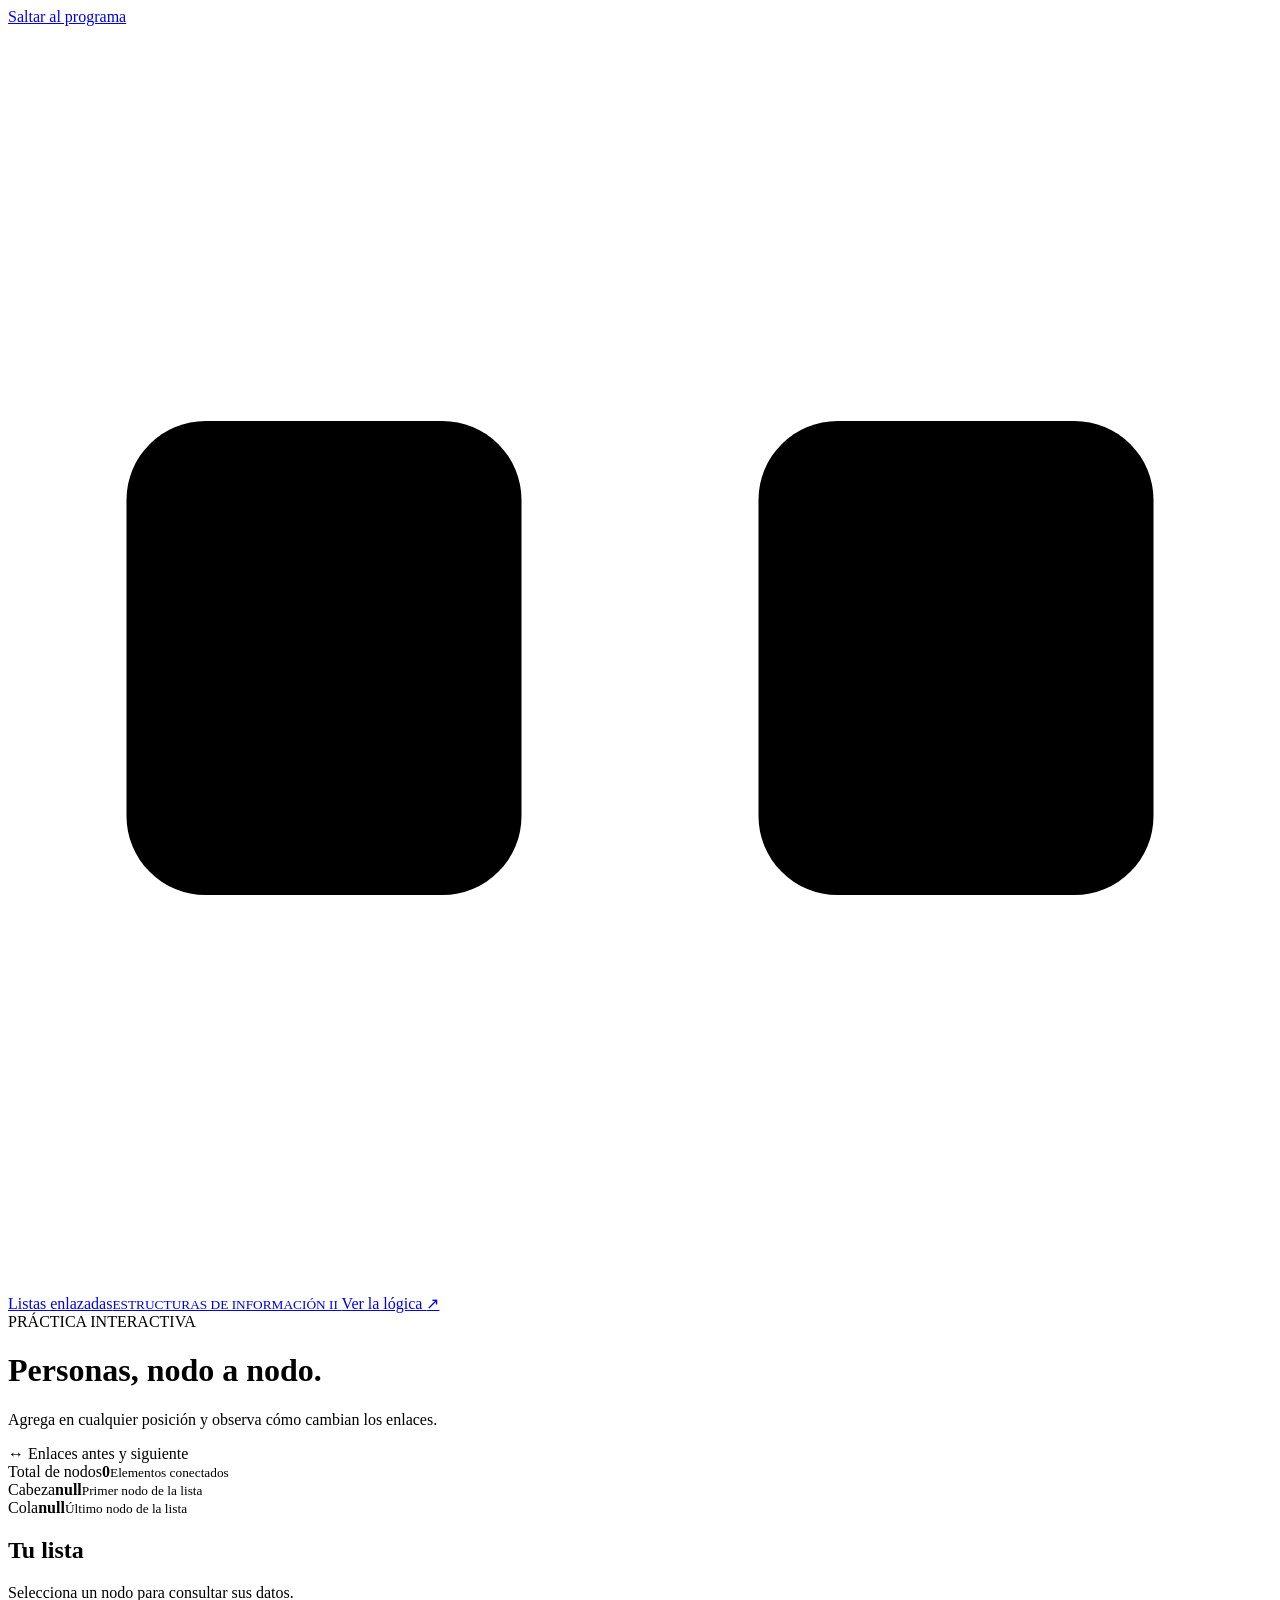
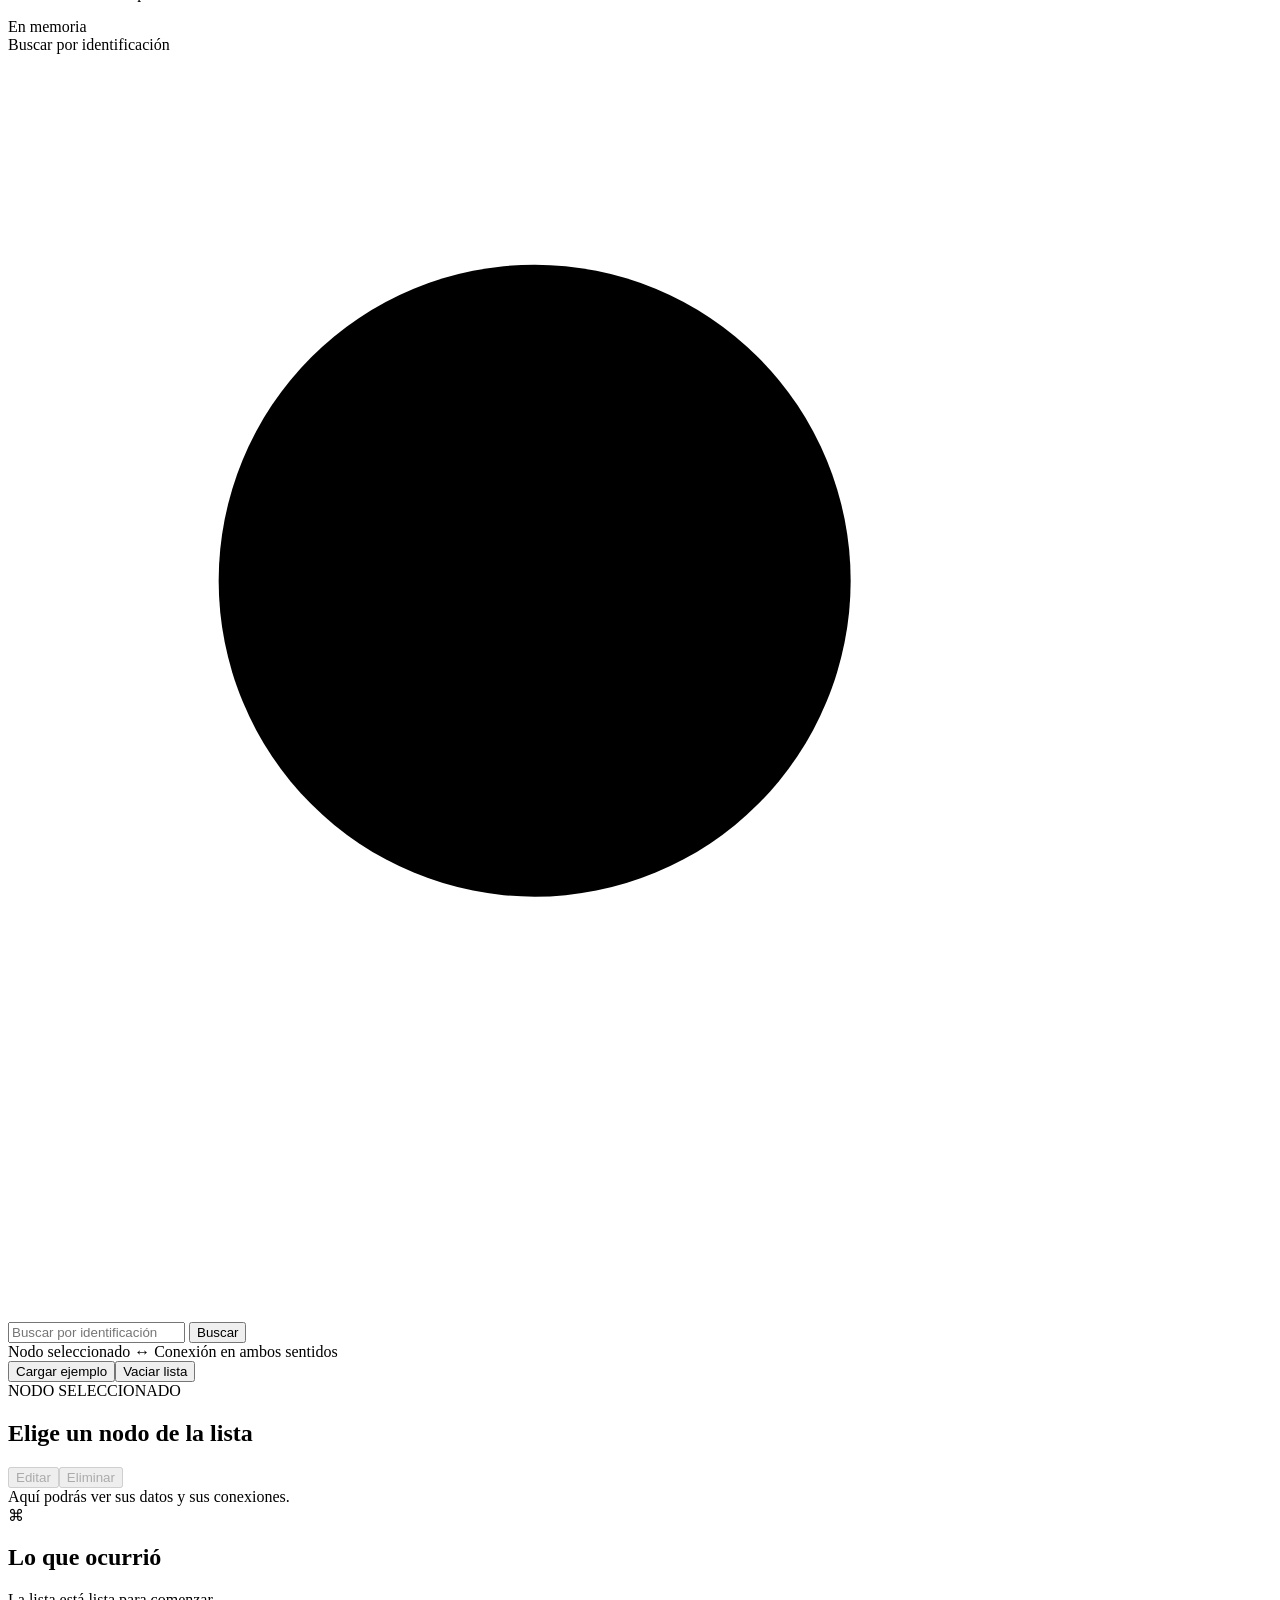
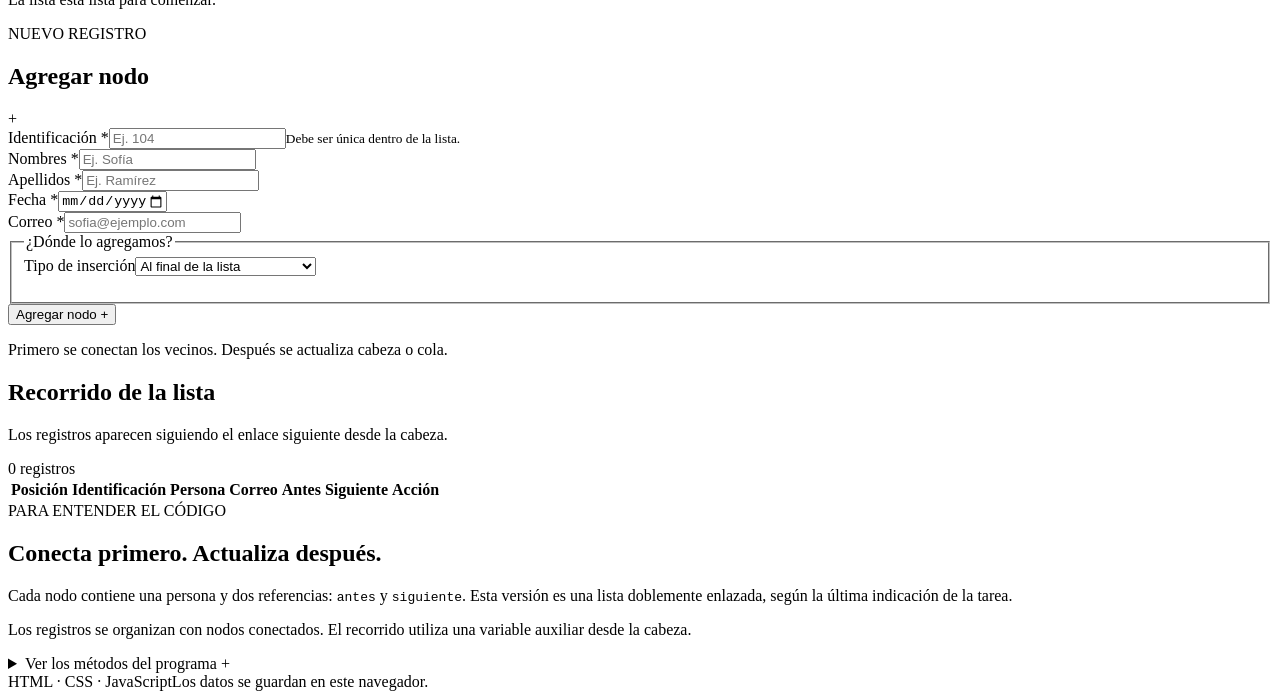
==== index.html @ 2e60a1fd "Agregar index.html para GitHub Pages" ====
<!DOCTYPE html>
<html lang="es">
<head>
    <meta charset="utf-8">
    <meta name="viewport" content="width=device-width, initial-scale=1">
    <meta name="description" content="Programa de listas enlazadas con inserción por posición, búsqueda, edición y eliminación de personas.">
    <title>Listas enlazadas · Estructuras II</title>
    <link rel="icon" href="data:image/svg+xml,%3Csvg xmlns='http://www.w3.org/2000/svg' viewBox='0 0 40 40'%3E%3Crect width='40' height='40' rx='10' fill='%230f766e'/%3E%3Cpath d='M9 15h9v10H9zm13 0h9v10h-9zM18 20h4' fill='none' stroke='white' stroke-width='2'/%3E%3C/svg%3E">
    <link rel="stylesheet" href="estilos.css">
    <script src="lista.js" defer></script>
    <script src="app.js" defer></script>
</head>
<body>
    <a class="skip-link" href="#programa">Saltar al programa</a>
    <header class="header">
        <a class="brand" href="#programa" aria-label="Listas enlazadas, inicio">
            <span class="brand-icon" aria-hidden="true"><svg viewBox="0 0 32 32"><rect x="3" y="10" width="10" height="12" rx="2"/><rect x="19" y="10" width="10" height="12" rx="2"/><path d="M13 16h6"/></svg></span>
            <span>Listas enlazadas<small>ESTRUCTURAS DE INFORMACIÓN II</small></span>
        </a>
        <a class="header-link" href="#logica">Ver la lógica <span aria-hidden="true">↗</span></a>
    </header>

    <main id="programa" class="main">
        <div class="intro">
            <div><span class="eyebrow">PRÁCTICA INTERACTIVA</span><h1>Personas, nodo a nodo.</h1><p>Agrega en cualquier posición y observa cómo cambian los enlaces.</p></div>
            <span class="type-badge"><span aria-hidden="true">↔</span> Enlaces antes y siguiente</span>
        </div>

        <section class="stats" aria-label="Estado de la lista">
            <div class="stat"><span>Total de nodos</span><strong id="cantidad">0</strong><small>Elementos conectados</small></div>
            <div class="stat"><span>Cabeza</span><strong id="cabeza">null</strong><small>Primer nodo de la lista</small></div>
            <div class="stat"><span>Cola</span><strong id="cola">null</strong><small>Último nodo de la lista</small></div>
        </section>

        <div id="mensaje" class="message" role="status" aria-live="polite"></div>

        <div class="workspace">
            <div class="list-column">
                <section class="panel" aria-labelledby="titulo-lista">
                    <div class="panel-heading"><div><h2 id="titulo-lista">Tu lista</h2><p>Selecciona un nodo para consultar sus datos.</p></div><span class="live-label"><i></i> En memoria</span></div>
                    <form id="form-buscar" class="search-bar">
                        <label for="buscar-id" class="sr-only">Buscar por identificación</label>
                        <svg class="search-icon" viewBox="0 0 24 24" aria-hidden="true"><circle cx="10" cy="10" r="6"/><path d="m15 15 5 5"/></svg>
                        <input id="buscar-id" placeholder="Buscar por identificación" inputmode="numeric" maxlength="20" required autocomplete="off">
                        <button class="button small" type="submit">Buscar</button>
                    </form>
                    <div class="canvas" tabindex="0" aria-label="Diagrama de nodos. Desplázate horizontalmente para ver toda la lista.">
                        <div id="cadena" class="chain"></div>
                        <div id="vacio" class="empty-state" hidden><span class="empty-symbol" aria-hidden="true">∅</span><h3>La lista está vacía</h3><p>El primer nodo será cabeza y cola al mismo tiempo.</p><button id="primer-nodo" class="button secondary" type="button">Agregar primer nodo</button></div>
                    </div>
                    <div class="canvas-footer"><span><span class="legend-dot"></span> Nodo seleccionado <span class="legend-arrow" aria-hidden="true">↔</span> Conexión en ambos sentidos</span><div><button id="ejemplo" class="text-button" type="button">Cargar ejemplo</button><button id="vaciar" class="text-button muted" type="button">Vaciar lista</button></div></div>
                </section>

                <section class="panel selection-panel" aria-labelledby="titulo-seleccion">
                    <div class="panel-heading"><div><span class="eyebrow">NODO SELECCIONADO</span><h2 id="titulo-seleccion">Elige un nodo de la lista</h2></div><div class="action-buttons"><button id="editar" class="button secondary small" type="button" disabled>Editar</button><button id="eliminar" class="button danger-outline small" type="button" disabled>Eliminar</button></div></div>
                    <div id="detalle-vacio" class="selection-empty">Aquí podrás ver sus datos y sus conexiones.</div>
                    <div id="detalle" hidden>
                        <dl class="person-details"><div><dt>Identificación</dt><dd id="detalle-id"></dd></div><div><dt>Correo</dt><dd id="detalle-correo"></dd></div><div><dt>Fecha</dt><dd id="detalle-fecha"></dd></div></dl>
                        <div class="connections"><div><span>antes</span><strong id="detalle-antes"></strong></div><span aria-hidden="true">←</span><div class="connection-current"><span>actual</span><strong id="detalle-actual"></strong></div><span aria-hidden="true">→</span><div><span>siguiente</span><strong id="detalle-siguiente"></strong></div></div>
                    </div>
                </section>

                <section class="operation" aria-labelledby="titulo-operacion"><span class="operation-icon" aria-hidden="true">⌘</span><div><h2 id="titulo-operacion">Lo que ocurrió</h2><p id="operacion-texto">La lista está lista para comenzar.</p><ol id="pasos"></ol></div></section>
            </div>

            <aside class="panel form-panel" aria-labelledby="titulo-formulario">
                <div class="panel-heading"><div><span id="modo-formulario" class="eyebrow">NUEVO REGISTRO</span><h2 id="titulo-formulario">Agregar nodo</h2></div><span class="form-icon" aria-hidden="true">+</span></div>
                <form id="form-persona">
                    <div class="field"><label for="identificacion">Identificación <span>*</span></label><input id="identificacion" inputmode="numeric" pattern="[0-9]{1,20}" maxlength="20" placeholder="Ej. 104" required autocomplete="off"><small id="id-ayuda">Debe ser única dentro de la lista.</small></div>
                    <div class="field"><label for="nombres">Nombres <span>*</span></label><input id="nombres" maxlength="60" placeholder="Ej. Sofía" required autocomplete="off"></div>
                    <div class="field"><label for="apellidos">Apellidos <span>*</span></label><input id="apellidos" maxlength="60" placeholder="Ej. Ramírez" required autocomplete="off"></div>
                    <div class="field"><label for="fecha">Fecha <span>*</span></label><input id="fecha" type="date" min="0001-01-01" max="9999-12-31" required></div>
                    <div class="field"><label for="correo">Correo <span>*</span></label><input id="correo" type="email" maxlength="254" placeholder="sofia@ejemplo.com" required autocomplete="off"></div>
                    <fieldset id="ubicacion" class="location"><legend>¿Dónde lo agregamos?</legend><label for="modo-posicion" class="sr-only">Tipo de inserción</label><select id="modo-posicion"><option value="final">Al final de la lista</option><option value="inicio">Al inicio de la lista</option><option value="posicion">En una posición específica</option></select><div id="posicion-grupo" class="field" hidden><label for="posicion">Posición</label><input id="posicion" type="number" min="1" step="1" value="1" required></div><p id="rango-posicion"></p></fieldset>
                    <button id="guardar" type="submit" class="button primary full">Agregar nodo <span aria-hidden="true">+</span></button>
                    <button id="cancelar-edicion" type="button" class="button secondary full" hidden>Cancelar edición</button>
                    <p class="form-note" id="nota-formulario">Primero se conectan los vecinos. Después se actualiza cabeza o cola.</p>
                </form>
            </aside>
        </div>

        <section class="panel table-panel" aria-labelledby="titulo-tabla"><div class="panel-heading"><div><h2 id="titulo-tabla">Recorrido de la lista</h2><p>Los registros aparecen siguiendo el enlace siguiente desde la cabeza.</p></div><span id="tabla-total" class="count-badge">0 registros</span></div><div class="table-scroll"><table><thead><tr><th scope="col">Posición</th><th scope="col">Identificación</th><th scope="col">Persona</th><th scope="col">Correo</th><th scope="col">Antes</th><th scope="col">Siguiente</th><th scope="col"><span class="sr-only">Acción</span></th></tr></thead><tbody id="tabla-cuerpo"></tbody></table></div></section>

        <section id="logica" class="logic-section"><div><span class="eyebrow">PARA ENTENDER EL CÓDIGO</span><h2>Conecta primero. Actualiza después.</h2><p>Cada nodo contiene una persona y dos referencias: <code>antes</code> y <code>siguiente</code>. Esta versión es una lista doblemente enlazada, según la última indicación de la tarea.</p><p>Los registros se organizan con nodos conectados. El recorrido utiliza una variable auxiliar desde la cabeza.</p></div><details class="panel code-details"><summary>Ver los métodos del programa <span aria-hidden="true">+</span></summary><div class="code-grid"><div><h3>Crear un nodo</h3><pre id="codigo-nodo"></pre></div><div><h3>Agregar por posición</h3><pre id="codigo-agregar"></pre></div><div><h3>Eliminar y reconectar</h3><pre id="codigo-eliminar"></pre></div></div></details></section>
        <footer class="footer"><span>HTML · CSS · JavaScript</span><span id="estado-almacenamiento">Los datos se guardan en este navegador.</span></footer>
    </main>

    <dialog id="confirmacion" aria-labelledby="confirmacion-titulo" aria-describedby="confirmacion-texto"><form method="dialog"><span class="dialog-symbol" aria-hidden="true">!</span><h2 id="confirmacion-titulo"></h2><p id="confirmacion-texto"></p><div class="dialog-actions"><button id="confirmacion-cancelar" class="button secondary" value="cancelar">Cancelar</button><button id="confirmacion-aceptar" class="button danger" value="aceptar">Eliminar nodo</button></div></form></dialog>
</body>
</html>
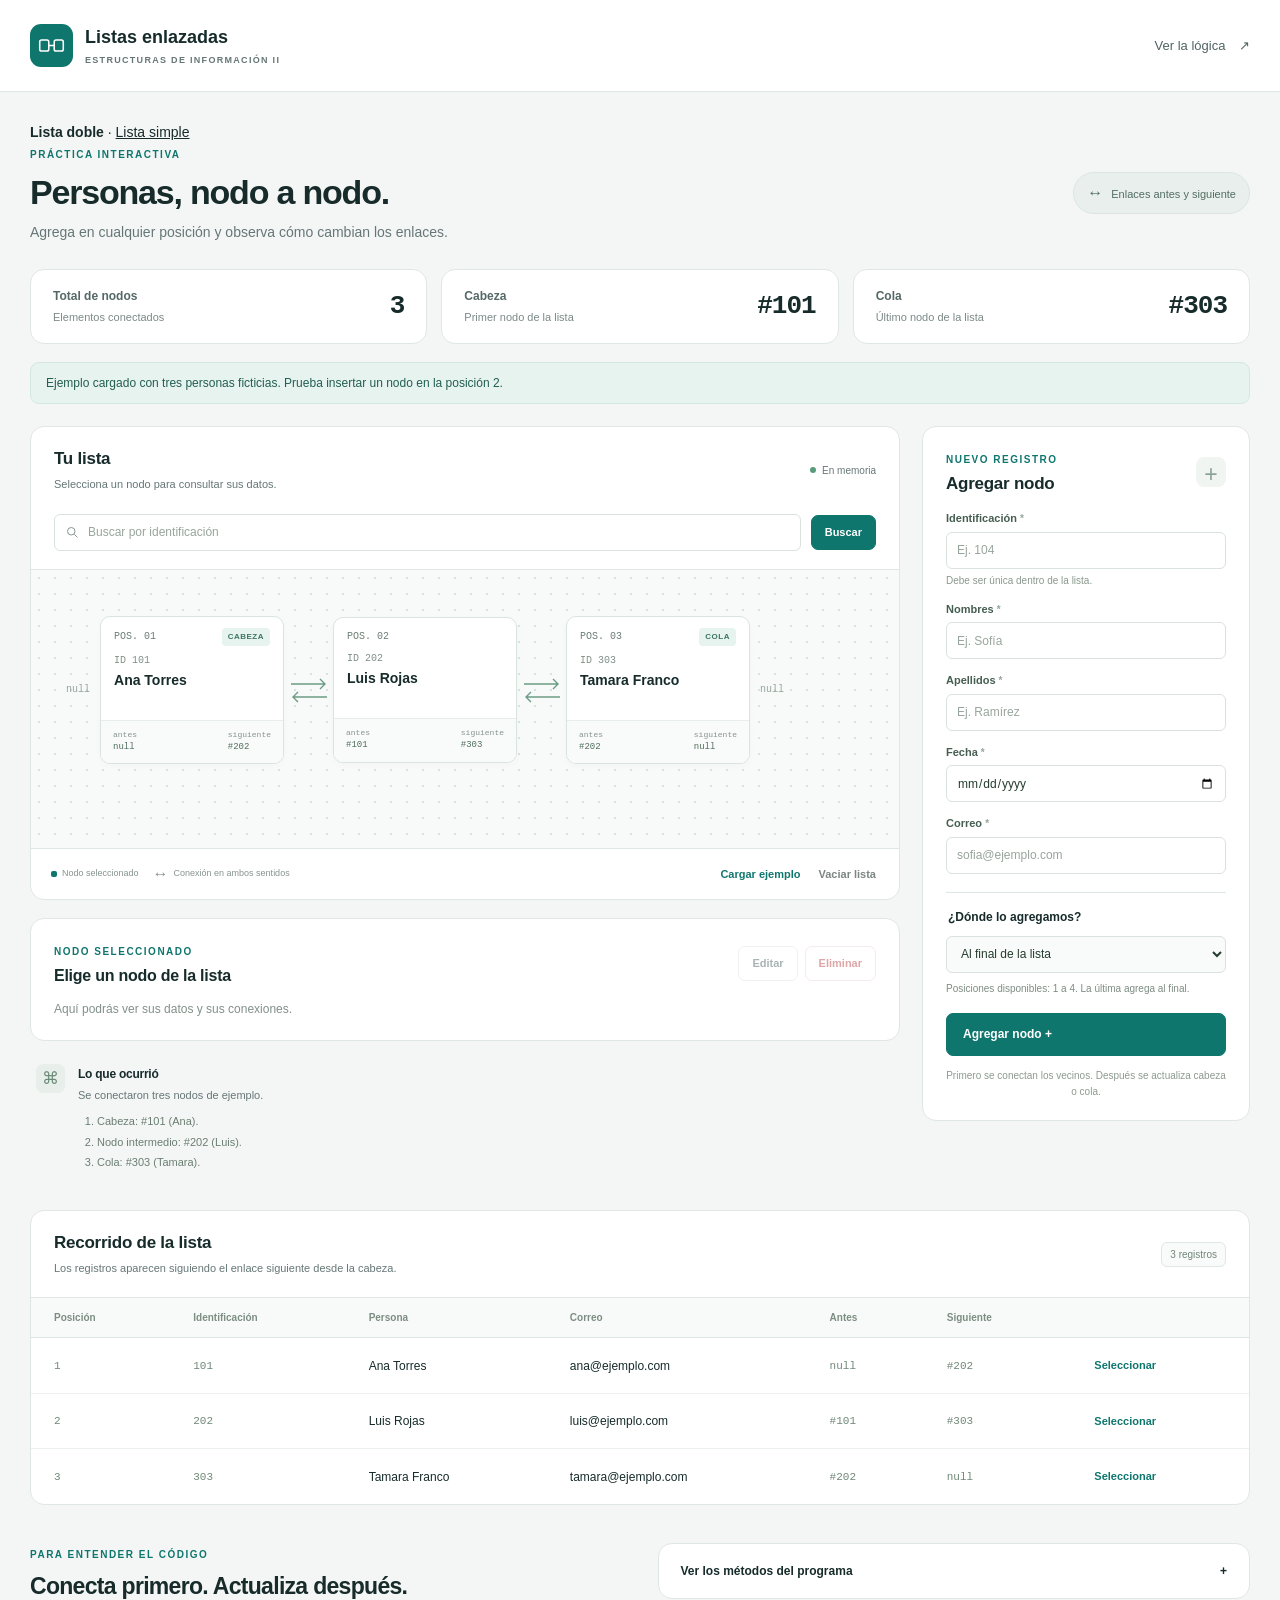
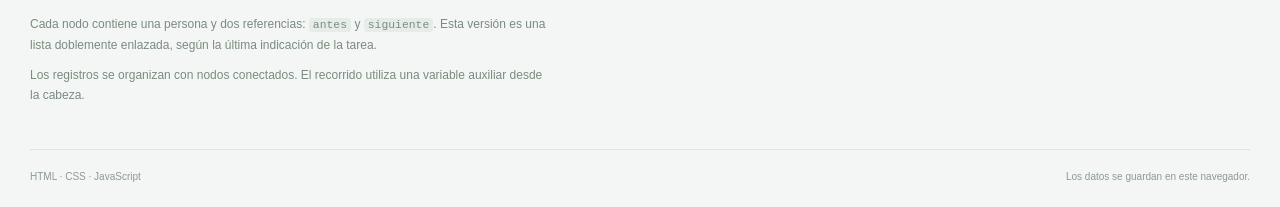
==== commit ecd51069: "Añadir acceso a lista simple" ====
--- a/index.html
+++ b/index.html
@@ -21,6 +21,7 @@
     </header>
 
     <main id="programa" class="main">
+        <nav aria-label="Tipo de lista"><strong>Lista doble</strong> · <a href="simple/index.html">Lista simple</a></nav>
         <div class="intro">
             <div><span class="eyebrow">PRÁCTICA INTERACTIVA</span><h1>Personas, nodo a nodo.</h1><p>Agrega en cualquier posición y observa cómo cambian los enlaces.</p></div>
             <span class="type-badge"><span aria-hidden="true">↔</span> Enlaces antes y siguiente</span>
--- a/estilos.css
+++ b/estilos.css
@@ -0,0 +1,9 @@
+:root{color-scheme:light;--bg:#f4f6f5;--paper:#fff;--ink:#172b2b;--muted:#667676;--line:#dfe7e4;--accent:#0f766e;--accent-light:#e7f3ef;--danger:#b73b3b;--radius:14px;font-family:"Segoe UI",Arial,sans-serif;font-synthesis:none}
+*{box-sizing:border-box}html{scroll-behavior:smooth;scroll-padding-top:20px}body{margin:0;background:var(--bg);color:var(--ink);font-size:14px;line-height:1.5}button,input,select{font:inherit}button,a,input,summary,select{-webkit-tap-highlight-color:transparent}button{cursor:pointer}a{color:inherit}button:disabled{cursor:not-allowed;opacity:.45}button,input,select,summary,a{outline-offset:4px}:focus-visible{outline:3px solid #55a898}[hidden]{display:none!important}.sr-only{position:absolute;width:1px;height:1px;padding:0;margin:-1px;overflow:hidden;clip:rect(0,0,0,0);white-space:nowrap;border:0}.skip-link{position:fixed;top:-80px;left:20px;z-index:10;background:#fff;padding:12px}.skip-link:focus{top:12px}
+.header{height:92px;padding:0 max(32px,calc((100vw - 1280px)/2));background:#fff;border-bottom:1px solid var(--line);display:flex;align-items:center;justify-content:space-between;gap:20px}.brand{text-decoration:none;display:flex;gap:12px;align-items:center;font-size:18px;font-weight:650;line-height:1.35}.brand small{display:block;letter-spacing:1.3px;font-size:9px;color:var(--muted);margin-top:4px;font-weight:600}.brand-icon{display:grid;place-items:center;width:43px;height:43px;background:var(--accent);border-radius:11px;color:white}.brand-icon svg{width:29px;fill:none;stroke:currentColor;stroke-width:1.7}.header-link{text-decoration:none;font-size:13px;color:#506363}.header-link:hover{color:var(--accent)}.header-link span{margin-left:10px}.main{max-width:1280px;margin:auto;padding:38px 0 24px}.intro{display:flex;align-items:center;justify-content:space-between;gap:20px;margin-bottom:26px}.eyebrow{font-size:10px;letter-spacing:1.5px;color:var(--accent);font-weight:700}h1{font-size:34px;letter-spacing:-1.2px;line-height:1.15;margin:9px 0 10px;font-weight:650}h2{font-size:17px;line-height:1.35;margin:0;font-weight:650;letter-spacing:-.25px}h3{font-size:15px}p{margin:0}.intro p{color:var(--muted);font-size:14px}.type-badge{background:#e8efec;border:1px solid #dce6e1;border-radius:30px;padding:8px 13px;color:#536d63;font-size:11px;white-space:nowrap}.type-badge span{font-size:16px;margin-right:5px}.stats{display:grid;grid-template-columns:repeat(3,1fr);gap:14px;margin-bottom:18px}.stat{background:var(--paper);border:1px solid var(--line);border-radius:var(--radius);padding:17px 22px;display:grid;grid-template-columns:1fr auto;column-gap:12px;align-items:center}.stat>span{font-size:12px;font-weight:600;color:#546866}.stat strong{font-size:26px;font-weight:650;letter-spacing:-1px;grid-column:2;grid-row:1/3;font-family:Consolas,monospace;overflow-wrap:anywhere;max-width:200px}.stat small{font-size:11px;color:#7b8987;margin-top:3px}.message{font-size:12px;padding:11px 15px;background:var(--accent-light);color:#225e51;border:1px solid #d4e8df;border-radius:9px;margin-bottom:22px;min-height:42px;overflow-wrap:anywhere}.message.error{background:#fff1ef;color:#9a3030;border-color:#eed4d0}.message.warning{background:#fff8e8;color:#795b17;border-color:#eddfb9}
+.workspace{display:grid;grid-template-columns:minmax(0,1fr) 328px;gap:22px;align-items:start}.list-column{min-width:0;display:flex;flex-direction:column;gap:18px}.panel{background:var(--paper);border:1px solid var(--line);border-radius:var(--radius);overflow:hidden}.panel-heading{display:flex;justify-content:space-between;gap:14px;align-items:center;padding:21px 23px}.panel-heading p{font-size:11px;color:var(--muted);margin-top:5px}.live-label{white-space:nowrap;color:var(--muted);font-size:10px;display:flex;align-items:center;gap:6px}.live-label i{width:6px;height:6px;border-radius:50%;background:#599c7b}.search-bar{margin:0 23px 18px;display:flex;align-items:center;gap:10px;position:relative}.search-bar input{flex:1;width:0;padding-left:33px;height:37px}.search-icon{position:absolute;left:11px;width:15px;height:15px;stroke:#879591;fill:none;stroke-width:1.6}.button{border:1px solid var(--accent);background:var(--accent);color:#fff;border-radius:7px;min-height:38px;padding:9px 16px;font-size:12px;font-weight:600;display:inline-flex;align-items:center;justify-content:center;gap:12px;text-decoration:none;transition:background .15s,border-color .15s}.button:hover:not(:disabled){background:#0a625a;border-color:#0a625a}.button.small{padding:7px 13px;min-height:35px;font-size:11px}.button.secondary{background:#fff;color:#415a55;border-color:#d9e3df}.button.secondary:hover:not(:disabled){background:#eef4f0;border-color:#b9cfc5}.button.danger-outline{color:var(--danger);background:#fff;border-color:#e7d6d2}.button.danger-outline:hover:not(:disabled){background:#fff1ef;border-color:#dcb3ac}.button.danger{background:var(--danger);border-color:var(--danger)}.button.danger:hover:not(:disabled){background:#912d2d;border-color:#912d2d}.button.full{width:100%;justify-content:space-between}.button.full.secondary{justify-content:center;margin-top:9px}.button.primary{min-height:43px}.text-button{border:0;background:none;padding:5px 3px;font-size:11px;font-weight:600;color:var(--accent)}.text-button:hover{text-decoration:underline}.text-button.muted{color:#7c8683;margin-left:12px}
+.canvas{border-top:1px solid var(--line);border-bottom:1px solid var(--line);background-color:#f8faf9;background-image:radial-gradient(#d9e3de .8px,transparent .8px);background-size:16px 16px;overflow-x:auto;min-height:280px;padding:33px 25px;scrollbar-color:#bbcdc3 transparent;scrollbar-width:thin}.chain{display:flex;align-items:center;width:max-content;min-width:100%;padding:13px 0 4px;gap:0}.node{border:1px solid #d9e4de;background:#fff;border-radius:10px;width:184px;flex:none;text-align:left;color:var(--ink);padding:0;box-shadow:0 3px 7px #213f2f05;transition:border-color .15s,box-shadow .15s}.node:hover{border-color:#7fae98;box-shadow:0 3px 12px #213f2f12}.node.selected{border:2px solid var(--accent);box-shadow:0 0 0 3px #0f766e0b}.node-top{display:flex;justify-content:space-between;align-items:center;padding:11px 13px 8px;font-size:9px;color:#8a9691}.node-position{font-family:Consolas,monospace;color:#6b7e75;font-size:10px}.node-endpoint{background:var(--accent-light);color:#3c7661;font-size:8px;font-weight:700;letter-spacing:.5px;padding:3px 6px;border-radius:4px}.node-data{display:block;padding:1px 13px 12px}.node-id{display:block;font:10px Consolas,monospace;color:#809087;margin-bottom:5px}.node-name{display:block;font-size:14px;font-weight:650;line-height:1.3;overflow-wrap:anywhere;min-height:37px}.node-links{border-top:1px solid #e7ede9;padding:9px 12px;display:flex;justify-content:space-between;gap:10px;font-size:9px;font-family:Consolas,monospace;background:#f9fbfa;border-radius:0 0 9px 9px;overflow-wrap:anywhere}.node-links span{display:grid;gap:2px;max-width:74px}.node-links small{font:8px Consolas,monospace;color:#86928c}.node-links b{font-weight:500;color:#4f6d5c}.connector{width:49px;flex:none;height:70px;display:flex;align-items:center;justify-content:center}.connector svg{width:44px;height:44px;fill:none;stroke:#6c9c85;stroke-width:1.4}.null-cap{font:10px Consolas,monospace;color:#94a49b;padding:0 10px;flex:none}.empty-state{text-align:center;padding:4px 15px 8px;max-width:420px;margin:auto}.empty-symbol{font:42px Georgia,serif;color:#9fb9ac}.empty-state h3{margin:5px 0 7px;font-size:16px}.empty-state p{font-size:12px;color:var(--muted);margin-bottom:16px}.canvas-footer{padding:12px 20px;display:flex;justify-content:space-between;align-items:center;gap:10px;flex-wrap:wrap}.canvas-footer>span{font-size:9px;color:#87948d;display:flex;align-items:center;gap:5px}.legend-dot{width:6px;height:6px;background:var(--accent);border-radius:2px;display:inline-block}.legend-arrow{margin-left:9px;font-size:16px}.selection-panel .panel-heading{padding-bottom:13px}.selection-panel h2{font-size:16px;margin-top:4px}.action-buttons{display:flex;gap:7px;flex:none}.selection-empty{padding:0 23px 22px;font-size:12px;color:#829089}.person-details{display:flex;flex-wrap:wrap;gap:16px 27px;margin:0;padding:0 23px 17px}.person-details div{min-width:110px;max-width:100%}dt{font-size:10px;color:#85948a;margin-bottom:4px}dd{margin:0;font-size:12px;overflow-wrap:anywhere}.connections{margin:0 23px 20px;display:flex;align-items:center;justify-content:center;gap:12px;border-radius:8px;background:#f6f9f7;padding:13px;min-width:0}.connections>div{text-align:center;min-width:0;flex:1}.connections span{font:10px Consolas,monospace;color:#83968a}.connections strong{display:block;font:12px Consolas,monospace;margin-top:3px;overflow-wrap:anywhere}.connection-current strong{color:var(--accent);font-weight:700}.operation{display:flex;gap:13px;padding:5px 6px 12px}.operation-icon{display:grid;place-items:center;background:#e8efeb;width:29px;height:29px;border-radius:7px;font:17px Consolas,monospace;color:#6c8c78;flex:none}.operation h2{font-size:12px;margin:2px 0 5px}.operation p{font-size:11px;color:var(--muted)}.operation ol{font-size:11px;color:#6b7e71;margin:8px 0 0;padding-left:19px}.operation li{padding:2px 0}
+.form-panel .panel-heading{padding-bottom:14px}.form-panel .panel-heading h2{margin-top:4px}.form-icon{font-size:23px;color:#8aa395;background:#f0f5f2;border-radius:8px;display:grid;place-items:center;width:30px;height:30px}.form-panel form{padding:0 23px 20px}.field{margin-bottom:13px}.field label{display:block;font-size:11px;font-weight:600;margin-bottom:5px;color:#455e50}.field label>span{color:#95a69a;font-size:10px}.field small{font-size:10px;color:#8a988e;display:block;margin-top:4px}input,select{width:100%;height:37px;background:#fff;border:1px solid #d9e2dd;border-radius:6px;padding:8px 10px;font-size:12px;color:#243c2d;min-width:0}input::placeholder{color:#98a59c}input:disabled{background:#f1f5f2;color:#869389}input:focus,select:focus{border-color:var(--accent)}.location{border:0;border-top:1px solid var(--line);padding:15px 0 0;margin:18px 0 17px;min-width:0}.location legend{float:left;width:100%;font-size:12px;font-weight:650;margin-bottom:10px}.location select{clear:both;display:block;background:#f9fbfa}.location p{font-size:10px;color:#7d8c82;margin-top:8px}.location .field{margin-top:11px}.form-note{font-size:10px;text-align:center;color:#8c9a90;margin-top:12px;line-height:1.6}.table-panel{margin-top:25px}.table-scroll{overflow:auto}table{border-collapse:collapse;width:100%;white-space:nowrap;font-size:12px;text-align:left}th{background:#f8faf9;font-size:10px;font-weight:600;color:#7c8d82;border-top:1px solid var(--line);border-bottom:1px solid var(--line);padding:12px 23px}td{padding:14px 23px;border-bottom:1px solid #edf1ee}tbody tr:last-child td{border-bottom:0}tbody tr.selected{background:#f0f7f3}.count-badge{font-size:10px;border:1px solid #dfe7e1;background:#f9fbfa;border-radius:6px;padding:4px 8px;color:#708578}td.mono{font:11px Consolas,monospace;color:#6f8878}.table-empty{text-align:center;color:var(--muted);padding:25px}.logic-section{margin-top:38px;display:grid;grid-template-columns:1fr 1fr;gap:35px;align-items:start}.logic-section h2{font-size:23px;margin:7px 0 12px;letter-spacing:-.7px}.logic-section p{font-size:12px;color:#7b8b7f;max-width:520px;line-height:1.7;margin-bottom:9px}code{font-family:Consolas,monospace;background:#e6ede8;border-radius:3px;padding:1px 4px;font-size:.95em}.code-details summary{padding:18px 22px;cursor:pointer;font-size:12px;font-weight:600;display:flex;justify-content:space-between;list-style:none}.code-details summary::-webkit-details-marker{display:none}.code-details[open] summary{border-bottom:1px solid var(--line)}.code-details[open] summary>span{transform:rotate(45deg)}.code-grid{padding:0 18px 18px}.code-grid h3{font-size:11px;margin:20px 0 9px}.code-grid pre{font:10px/1.7 Consolas,monospace;background:#f4f7f5;overflow:auto;padding:14px;border-radius:6px;max-height:290px;margin:0}.footer{margin-top:35px;padding-top:19px;border-top:1px solid #dde5df;display:flex;justify-content:space-between;gap:15px;font-size:10px;color:#8b9b8f}
+dialog{border:1px solid var(--line);border-radius:16px;padding:27px;max-width:420px;width:calc(100% - 35px);color:var(--ink);box-shadow:0 20px 80px #102f2530}dialog::backdrop{background:#0f211f77;backdrop-filter:blur(3px)}dialog h2{font-size:21px;margin:12px 0 9px}dialog p{font-size:13px;line-height:1.7;color:var(--muted);overflow-wrap:anywhere}.dialog-symbol{width:34px;height:34px;display:grid;place-items:center;color:var(--danger);background:#fff0ec;border-radius:9px;font-size:22px}.dialog-actions{display:flex;justify-content:flex-end;gap:10px;margin-top:25px}
+@media(min-width:1400px){.workspace{grid-template-columns:minmax(0,1fr) 342px}.node{width:196px}.canvas{min-height:295px}}@media(max-width:1340px){.main{padding:30px 30px 24px}.header{padding:0 30px}.stat strong{max-width:150px}}@media(max-width:1000px){.workspace{grid-template-columns:minmax(0,1fr) 300px;gap:17px}.panel-heading,.form-panel form{padding-left:18px;padding-right:18px}.search-bar{margin-left:18px;margin-right:18px}.type-badge{font-size:10px}.intro h1{font-size:30px}.stat{padding:15px}.stat strong{max-width:120px}}@media(max-width:820px){.workspace{grid-template-columns:1fr}.form-panel{grid-row:1}.form-panel form{display:grid;grid-template-columns:1fr 1fr;gap:0 15px}.form-panel .location,.form-panel .full,.form-panel .form-note{grid-column:1/-1}.form-panel .location{margin-top:4px}.form-panel .field:has(#correo){grid-column:1/-1}.type-badge{display:none}.logic-section{grid-template-columns:1fr;gap:15px}.canvas{min-height:260px}.stat strong{font-size:22px;max-width:110px}.person-details{gap:16px 24px}}@media(max-width:500px){.header{height:76px;padding:0 18px}.brand{font-size:15px;gap:8px}.brand small{font-size:7px;letter-spacing:1px}.brand-icon{width:35px;height:35px;border-radius:9px}.brand-icon svg{width:24px}.header-link{font-size:10px}.header-link span{margin-left:3px}.main{padding:26px 16px 20px}.intro h1{font-size:28px;letter-spacing:-1px}.intro p{font-size:12px}.stats{gap:7px}.stat{padding:12px;display:flex;flex-direction:column;align-items:flex-start;gap:2px}.stat>span{font-size:10px}.stat strong{font-size:22px;max-width:85px}.stat small{font-size:8px}.panel-heading{padding:17px}.panel-heading h2{font-size:15px}.panel-heading p{font-size:10px}.live-label{font-size:9px}.canvas-footer{padding:10px 16px}.canvas-footer>span{font-size:8px}.selection-panel .panel-heading{align-items:flex-start}.selection-panel .eyebrow{font-size:8px}.action-buttons{gap:5px}.action-buttons .button{padding:6px 9px;font-size:10px}.person-details{padding-left:17px;padding-right:17px}.connections{margin-left:17px;margin-right:17px;gap:5px}.connections strong{font-size:10px}.form-panel form{padding-left:17px;padding-right:17px}.table-panel{margin-top:20px}.table-panel .count-badge{font-size:8px;white-space:nowrap}th,td{padding-left:17px;padding-right:17px}.footer{font-size:8px;flex-wrap:wrap}.code-details summary{padding:15px 17px}}
+@media(prefers-reduced-motion:reduce){html{scroll-behavior:auto}*,*::before,*::after{transition:none!important;animation:none!important}}
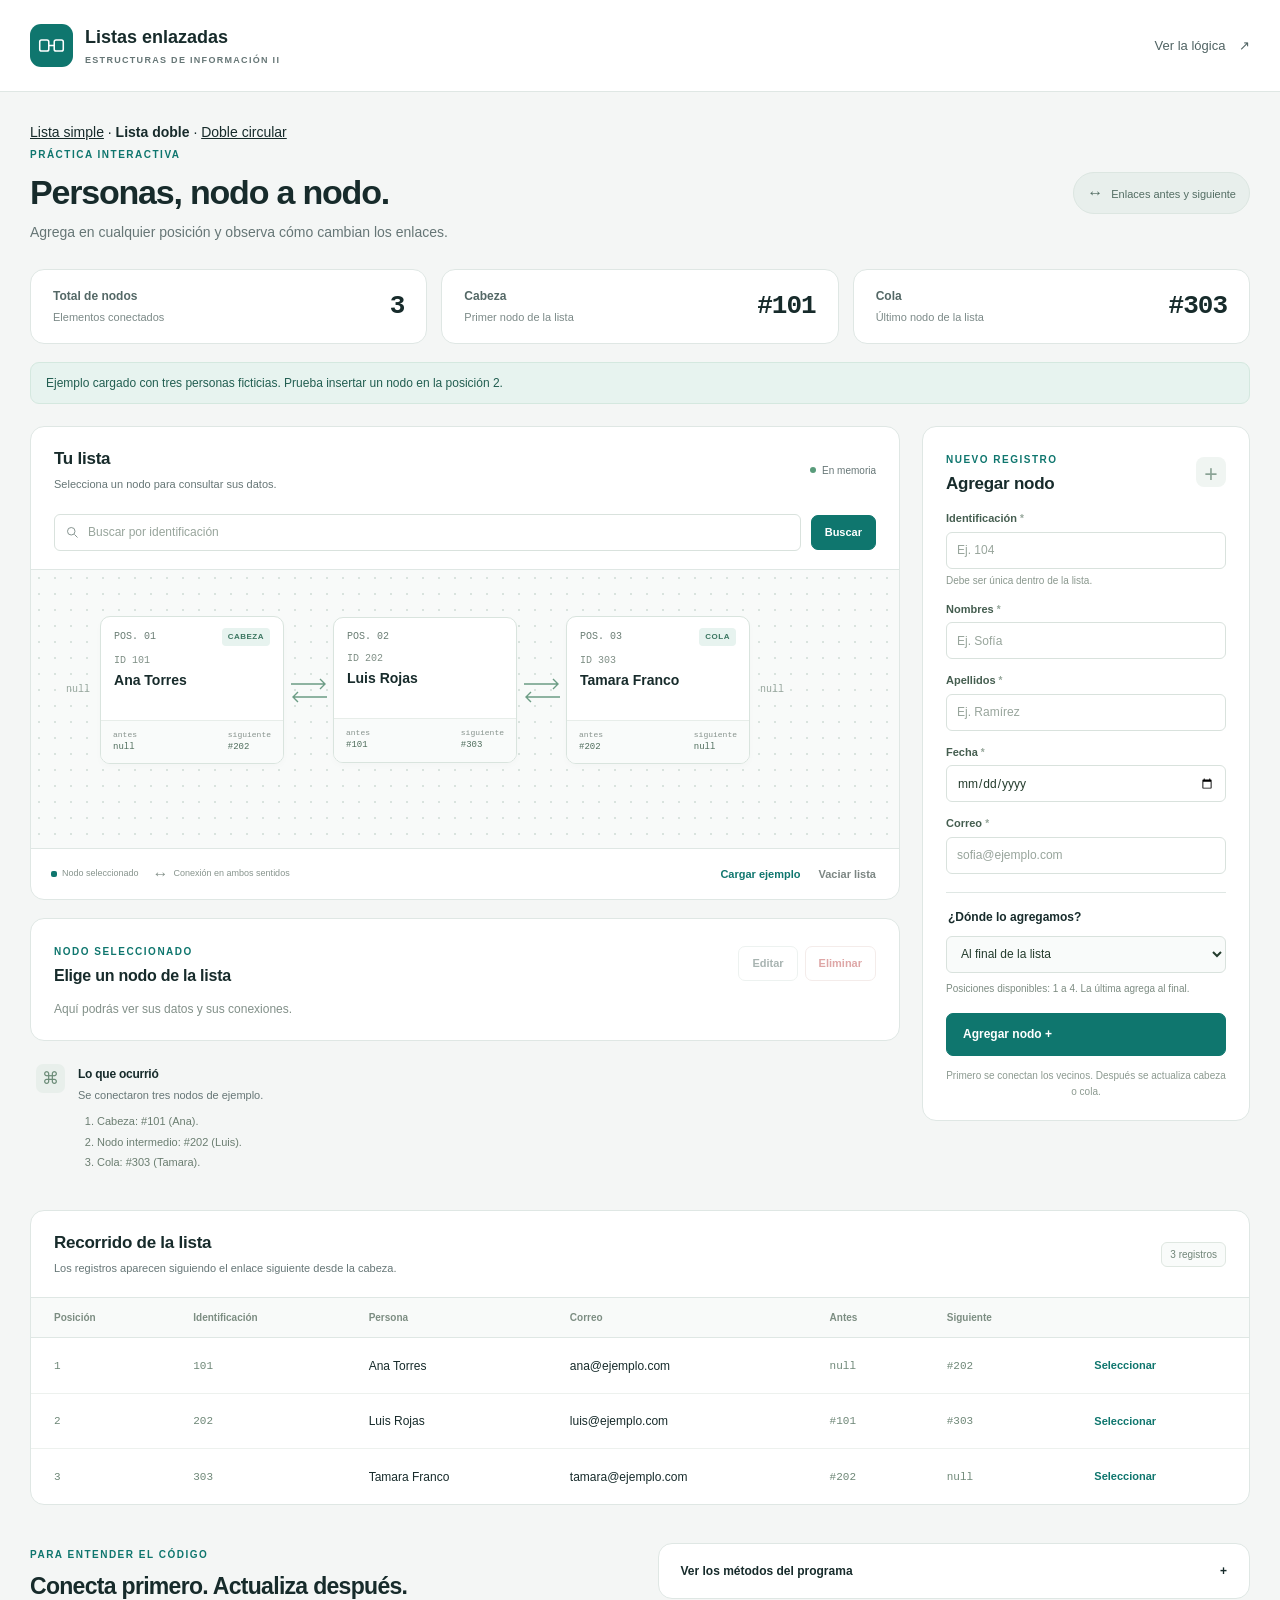
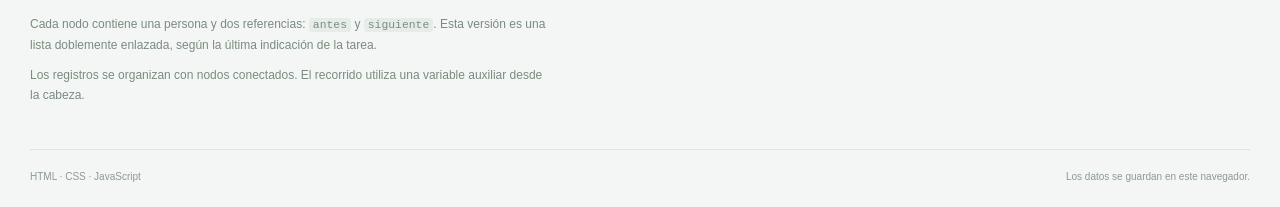
==== commit afbb4bd9: "Añadir lista doble circular en PHP y GitHub Pages con guía y pruebas" ====
--- a/index.html
+++ b/index.html
@@ -21,7 +21,7 @@
     </header>
 
     <main id="programa" class="main">
-        <nav aria-label="Tipo de lista"><strong>Lista doble</strong> · <a href="simple/index.html">Lista simple</a></nav>
+        <nav aria-label="Tipo de lista"><a href="simple/index.html">Lista simple</a> · <strong aria-current="page">Lista doble</strong> · <a href="circular/index.html">Doble circular</a></nav>
         <div class="intro">
             <div><span class="eyebrow">PRÁCTICA INTERACTIVA</span><h1>Personas, nodo a nodo.</h1><p>Agrega en cualquier posición y observa cómo cambian los enlaces.</p></div>
             <span class="type-badge"><span aria-hidden="true">↔</span> Enlaces antes y siguiente</span>
@@ -89,3 +89,4 @@
     <dialog id="confirmacion" aria-labelledby="confirmacion-titulo" aria-describedby="confirmacion-texto"><form method="dialog"><span class="dialog-symbol" aria-hidden="true">!</span><h2 id="confirmacion-titulo"></h2><p id="confirmacion-texto"></p><div class="dialog-actions"><button id="confirmacion-cancelar" class="button secondary" value="cancelar">Cancelar</button><button id="confirmacion-aceptar" class="button danger" value="aceptar">Eliminar nodo</button></div></form></dialog>
 </body>
 </html>
+
